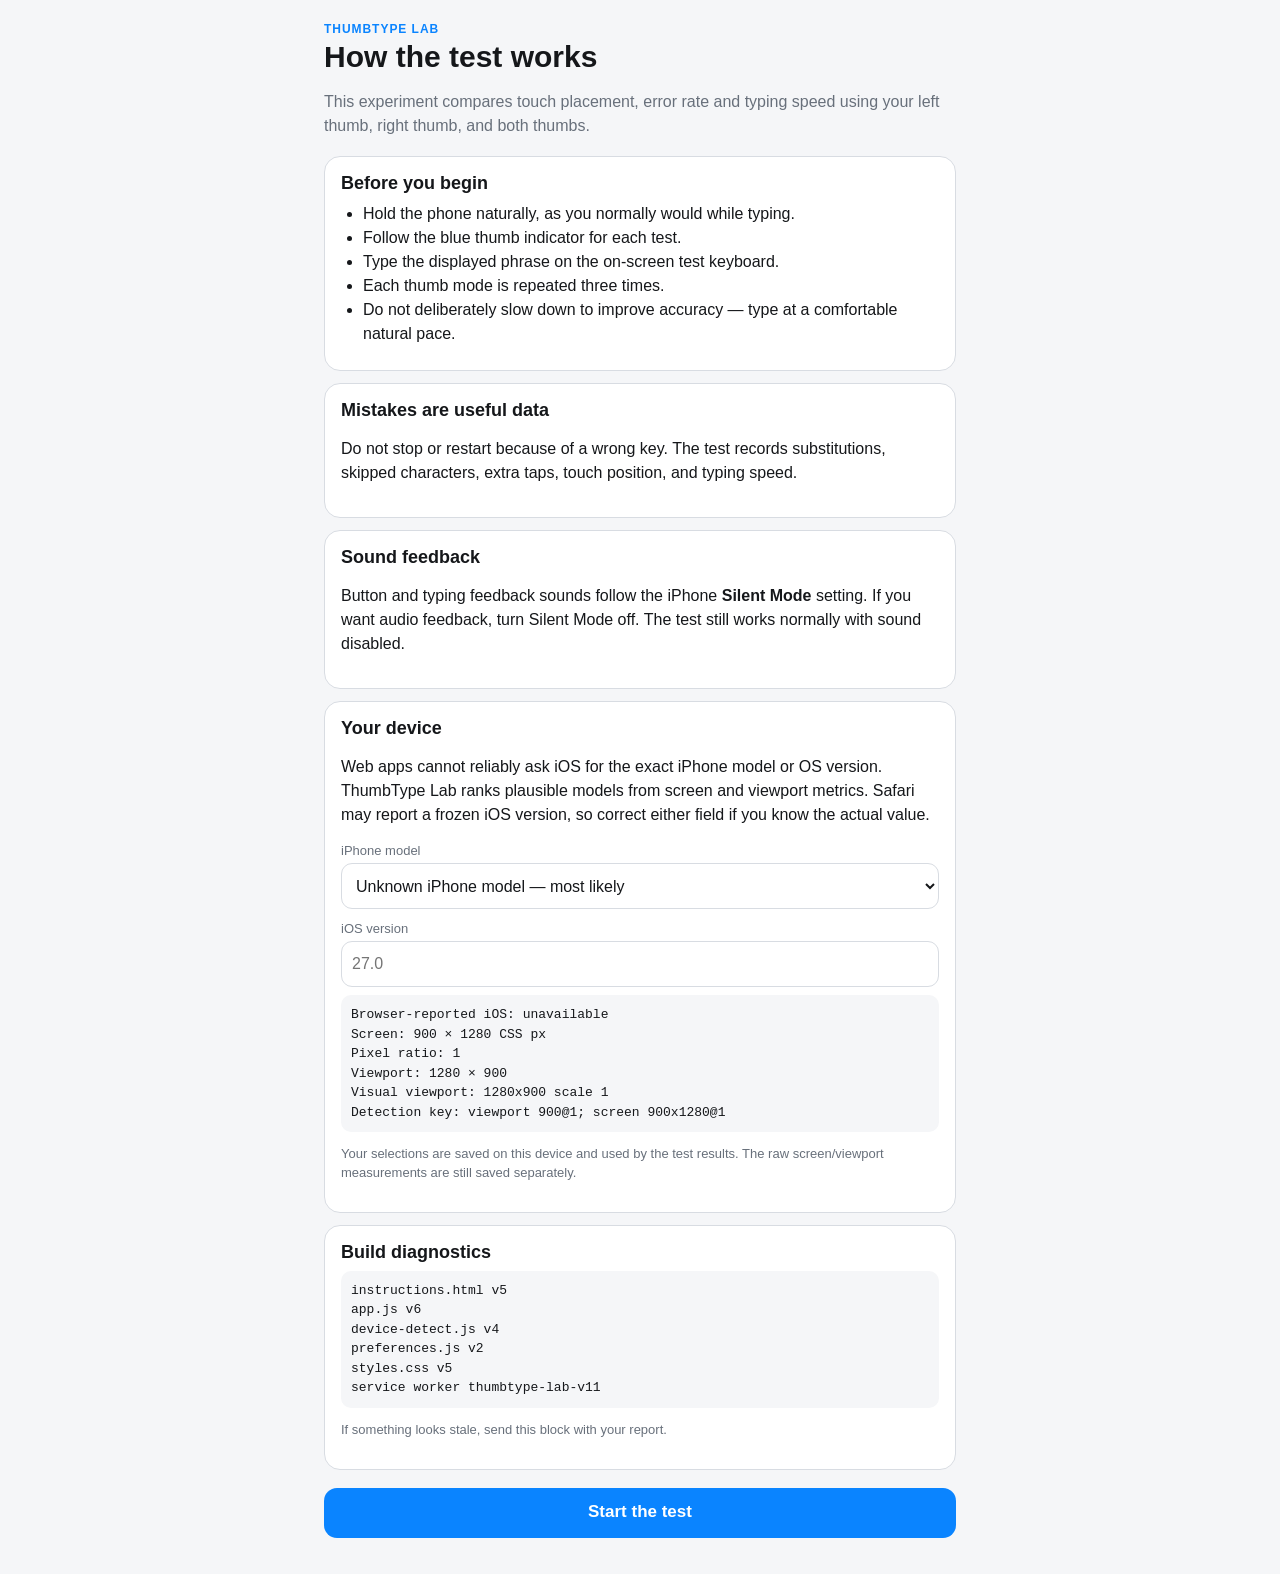
==== instructions.html @ 5849d26b "Improve iOS version editing and diagnostics" ====
<!doctype html>
<html lang="en">
<head>
<meta charset="utf-8">
<meta name="viewport" content="width=device-width,initial-scale=1,viewport-fit=cover">
<meta name="theme-color" content="#0a84ff">
<title>ThumbType Lab — Instructions</title>
<style>
:root{--bg:#f5f6f8;--card:#fff;--text:#15171a;--muted:#68707b;--border:#d8dce2;--blue:#0a84ff}
@media(prefers-color-scheme:dark){:root{--bg:#101214;--card:#1c2025;--text:#f4f6f8;--muted:#a7adb6;--border:#363b43}}
*{box-sizing:border-box}html,body{margin:0;background:var(--bg);color:var(--text);font-family:-apple-system,BlinkMacSystemFont,"SF Pro Text","Helvetica Neue",Arial,sans-serif}body{padding:env(safe-area-inset-top) 0 env(safe-area-inset-bottom)}main{max-width:660px;margin:auto;padding:22px 14px 36px}.hero{margin-bottom:18px}.kicker{font-size:12px;font-weight:800;letter-spacing:.08em;color:var(--blue)}h1{font-size:30px;margin:4px 0 8px}p,li{font-size:16px;line-height:1.5}.muted{color:var(--muted)}.card{background:var(--card);border:1px solid var(--border);border-radius:16px;padding:16px;margin:12px 0}.card h2{font-size:18px;margin:0 0 8px}.steps{padding-left:22px;margin:8px 0}.btn{display:block;width:100%;min-height:50px;border:0;border-radius:13px;background:var(--blue);color:#fff;font:700 17px -apple-system,BlinkMacSystemFont,"SF Pro Text",sans-serif;text-decoration:none;text-align:center;padding:14px;margin-top:18px}.small{font-size:13px;line-height:1.45}.metric{font:13px/1.5 ui-monospace,SFMono-Regular,Menlo,monospace;white-space:pre-wrap;word-break:break-word;background:var(--bg);border-radius:10px;padding:10px;margin-top:8px}.field{margin-top:12px}.field label{display:block;font-size:13px;color:var(--muted);margin-bottom:5px}.field select,.field input{width:100%;min-height:46px;border:1px solid var(--border);border-radius:11px;background:var(--card);color:var(--text);padding:0 10px;font:16px -apple-system,BlinkMacSystemFont,"SF Pro Text",sans-serif}
</style>
</head>
<body>
<main>
<section class="hero"><div class="kicker">THUMBTYPE LAB</div><h1>How the test works</h1><p class="muted">This experiment compares touch placement, error rate and typing speed using your left thumb, right thumb, and both thumbs.</p></section>
<section class="card"><h2>Before you begin</h2><ul class="steps"><li>Hold the phone naturally, as you normally would while typing.</li><li>Follow the blue thumb indicator for each test.</li><li>Type the displayed phrase on the on-screen test keyboard.</li><li>Each thumb mode is repeated three times.</li><li>Do not deliberately slow down to improve accuracy — type at a comfortable natural pace.</li></ul></section>
<section class="card"><h2>Mistakes are useful data</h2><p>Do not stop or restart because of a wrong key. The test records substitutions, skipped characters, extra taps, touch position, and typing speed.</p></section>
<section class="card"><h2>Sound feedback</h2><p>Button and typing feedback sounds follow the iPhone <strong>Silent Mode</strong> setting. If you want audio feedback, turn Silent Mode off. The test still works normally with sound disabled.</p></section>
<section class="card"><h2>Your device</h2><p>Web apps cannot reliably ask iOS for the exact iPhone model or OS version. ThumbType Lab ranks plausible models from screen and viewport metrics. Safari may report a frozen iOS version, so correct either field if you know the actual value.</p><div class="field"><label for="modelSelect">iPhone model</label><select id="modelSelect"></select></div><div class="field"><label for="iosVersion">iOS version</label><input id="iosVersion" inputmode="decimal" placeholder="27.0"></div><div id="deviceMetrics" class="metric"></div><p class="small muted">Your selections are saved on this device and used by the test results. The raw screen/viewport measurements are still saved separately.</p></section>
<section class="card"><h2>Build diagnostics</h2><div id="buildInfo" class="metric"></div><p class="small muted">If something looks stale, send this block with your report.</p></section>
<a class="btn" href="./">Start the test</a>
</main>
<script>
(()=>{
 const BUILD={instructions:'v5',app:'v6',deviceDetect:'v4',preferences:'v2',styles:'v5',serviceWorker:'thumbtype-lab-v11'};
 const HW_KEY='thumbtype.hardwareModel',OS_KEY='thumbtype.osVersion';
 const sw=Math.min(screen.width,screen.height),sh=Math.max(screen.width,screen.height),dpr=devicePixelRatio||1;
 const vv=window.visualViewport;
 const vw=Math.round(vv?.width||innerWidth||screen.width),vh=Math.round(vv?.height||innerHeight||screen.height),portraitWidth=Math.min(vw,vh);
 const rankedByWidth={
  '440@3':['iPhone 18 Pro Max','iPhone 17 Pro Max','iPhone 16 Pro Max'],
  '430@3':['iPhone 16 Plus','iPhone 15 Pro Max','iPhone 15 Plus','iPhone 14 Pro Max'],
  '428@3':['iPhone 14 Plus','iPhone 13 Pro Max','iPhone 12 Pro Max'],
  '420@3':['iPhone Air'],
  '402@3':['iPhone 18 Pro','iPhone 17 Pro','iPhone 16 Pro'],
  '393@3':['iPhone 16','iPhone 15 Pro','iPhone 15','iPhone 14 Pro'],
  '390@3':['iPhone 17e','iPhone 16e','iPhone 14','iPhone 13 Pro','iPhone 13','iPhone 12 Pro','iPhone 12'],
  '375@3':['iPhone 11 Pro','iPhone XS','iPhone X'],
  '375@2':['iPhone SE (3rd gen)','iPhone SE (2nd gen)','iPhone 8','iPhone 7','iPhone 6s','iPhone 6'],
  '360@3':['iPhone 13 mini','iPhone 12 mini'],
  '414@3':['iPhone 11 Pro Max','iPhone XS Max'],
  '414@2':['iPhone 11','iPhone XR'],
  '320@2':['iPhone SE (1st gen)','iPhone 5s','iPhone 5c','iPhone 5']
 };
 const viewportKey=`${portraitWidth}@${dpr}`;
 const options=[...(rankedByWidth[viewportKey]||[])];
 const savedModel=localStorage.getItem(HW_KEY);
 if(savedModel&&!options.includes(savedModel))options.unshift(savedModel);
 if(!options.length)options.push('Unknown iPhone model');
 const select=document.querySelector('#modelSelect');
 options.forEach((name,i)=>{const o=document.createElement('option');o.value=name;o.textContent=i===0&&!savedModel?`${name} — most likely`:name;select.appendChild(o)});
 select.value=savedModel&&options.includes(savedModel)?savedModel:options[0];
 if(!savedModel)localStorage.setItem(HW_KEY,select.value);
 select.addEventListener('change',()=>localStorage.setItem(HW_KEY,select.value));

 const ua=navigator.userAgent||'';
 const m=ua.match(/OS (\d+)[_\.](\d+)(?:[_\.](\d+))?/i);
 const reported=m?`iOS ${m[1]}.${m[2]}${m[3]?'.'+m[3]:''}`:'';
 const numberFrom=value=>{const match=String(value||'').match(/(\d+(?:\.\d+){0,2})/);return match?match[1]:''};
 const osInput=document.querySelector('#iosVersion');
 osInput.value=numberFrom(localStorage.getItem(OS_KEY))||numberFrom(reported);
 osInput.addEventListener('focus',()=>requestAnimationFrame(()=>osInput.setSelectionRange(0,osInput.value.length)));
 const saveOS=()=>{const n=numberFrom(osInput.value);if(n){osInput.value=n;localStorage.setItem(OS_KEY,`iOS ${n}`)}else localStorage.removeItem(OS_KEY)};
 osInput.addEventListener('change',saveOS);
 osInput.addEventListener('blur',saveOS);

 const visual=vv?`${Math.round(vv.width)}x${Math.round(vv.height)} scale ${vv.scale}`:'unavailable';
 document.querySelector('#deviceMetrics').textContent=`Browser-reported iOS: ${reported||'unavailable'}\nScreen: ${sw} × ${sh} CSS px\nPixel ratio: ${dpr}\nViewport: ${innerWidth} × ${innerHeight}\nVisual viewport: ${visual}\nDetection key: viewport ${viewportKey}; screen ${sw}x${sh}@${dpr}`;
 document.querySelector('#buildInfo').textContent=`instructions.html ${BUILD.instructions}\napp.js ${BUILD.app}\ndevice-detect.js ${BUILD.deviceDetect}\npreferences.js ${BUILD.preferences}\nstyles.css ${BUILD.styles}\nservice worker ${BUILD.serviceWorker}`;
})();
</script>
</body>
</html>
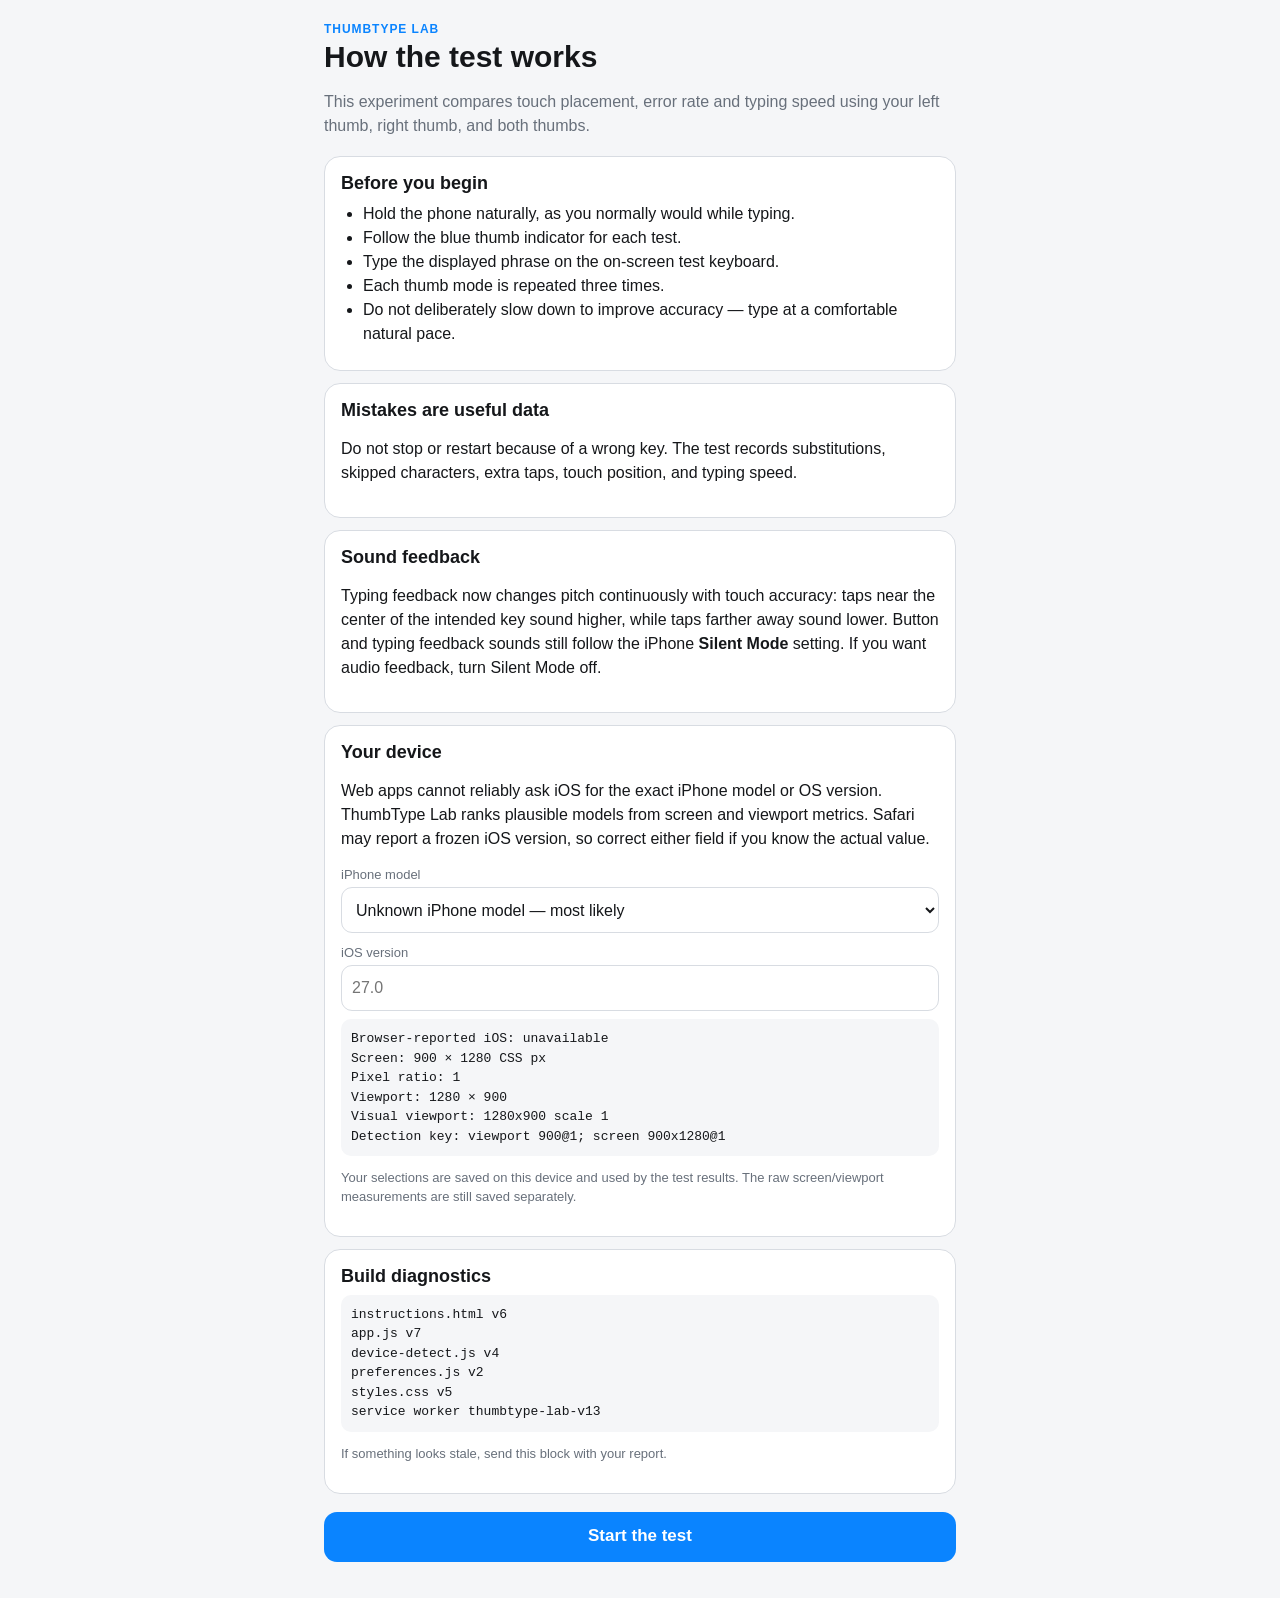
==== commit 24c501c4: "Document variable-pitch touch feedback and update build info" ====
--- a/instructions.html
+++ b/instructions.html
@@ -16,14 +16,14 @@
 <section class="hero"><div class="kicker">THUMBTYPE LAB</div><h1>How the test works</h1><p class="muted">This experiment compares touch placement, error rate and typing speed using your left thumb, right thumb, and both thumbs.</p></section>
 <section class="card"><h2>Before you begin</h2><ul class="steps"><li>Hold the phone naturally, as you normally would while typing.</li><li>Follow the blue thumb indicator for each test.</li><li>Type the displayed phrase on the on-screen test keyboard.</li><li>Each thumb mode is repeated three times.</li><li>Do not deliberately slow down to improve accuracy — type at a comfortable natural pace.</li></ul></section>
 <section class="card"><h2>Mistakes are useful data</h2><p>Do not stop or restart because of a wrong key. The test records substitutions, skipped characters, extra taps, touch position, and typing speed.</p></section>
-<section class="card"><h2>Sound feedback</h2><p>Button and typing feedback sounds follow the iPhone <strong>Silent Mode</strong> setting. If you want audio feedback, turn Silent Mode off. The test still works normally with sound disabled.</p></section>
+<section class="card"><h2>Sound feedback</h2><p>Typing feedback now changes pitch continuously with touch accuracy: taps near the center of the intended key sound higher, while taps farther away sound lower. Button and typing feedback sounds still follow the iPhone <strong>Silent Mode</strong> setting. If you want audio feedback, turn Silent Mode off.</p></section>
 <section class="card"><h2>Your device</h2><p>Web apps cannot reliably ask iOS for the exact iPhone model or OS version. ThumbType Lab ranks plausible models from screen and viewport metrics. Safari may report a frozen iOS version, so correct either field if you know the actual value.</p><div class="field"><label for="modelSelect">iPhone model</label><select id="modelSelect"></select></div><div class="field"><label for="iosVersion">iOS version</label><input id="iosVersion" inputmode="decimal" placeholder="27.0"></div><div id="deviceMetrics" class="metric"></div><p class="small muted">Your selections are saved on this device and used by the test results. The raw screen/viewport measurements are still saved separately.</p></section>
 <section class="card"><h2>Build diagnostics</h2><div id="buildInfo" class="metric"></div><p class="small muted">If something looks stale, send this block with your report.</p></section>
 <a class="btn" href="./">Start the test</a>
 </main>
 <script>
 (()=>{
- const BUILD={instructions:'v5',app:'v6',deviceDetect:'v4',preferences:'v2',styles:'v5',serviceWorker:'thumbtype-lab-v11'};
+ const BUILD={instructions:'v6',app:'v7',deviceDetect:'v4',preferences:'v2',styles:'v5',serviceWorker:'thumbtype-lab-v13'};
  const HW_KEY='thumbtype.hardwareModel',OS_KEY='thumbtype.osVersion';
  const sw=Math.min(screen.width,screen.height),sh=Math.max(screen.width,screen.height),dpr=devicePixelRatio||1;
  const vv=window.visualViewport;
@@ -71,4 +71,4 @@
 })();
 </script>
 </body>
-</html>
+</html>
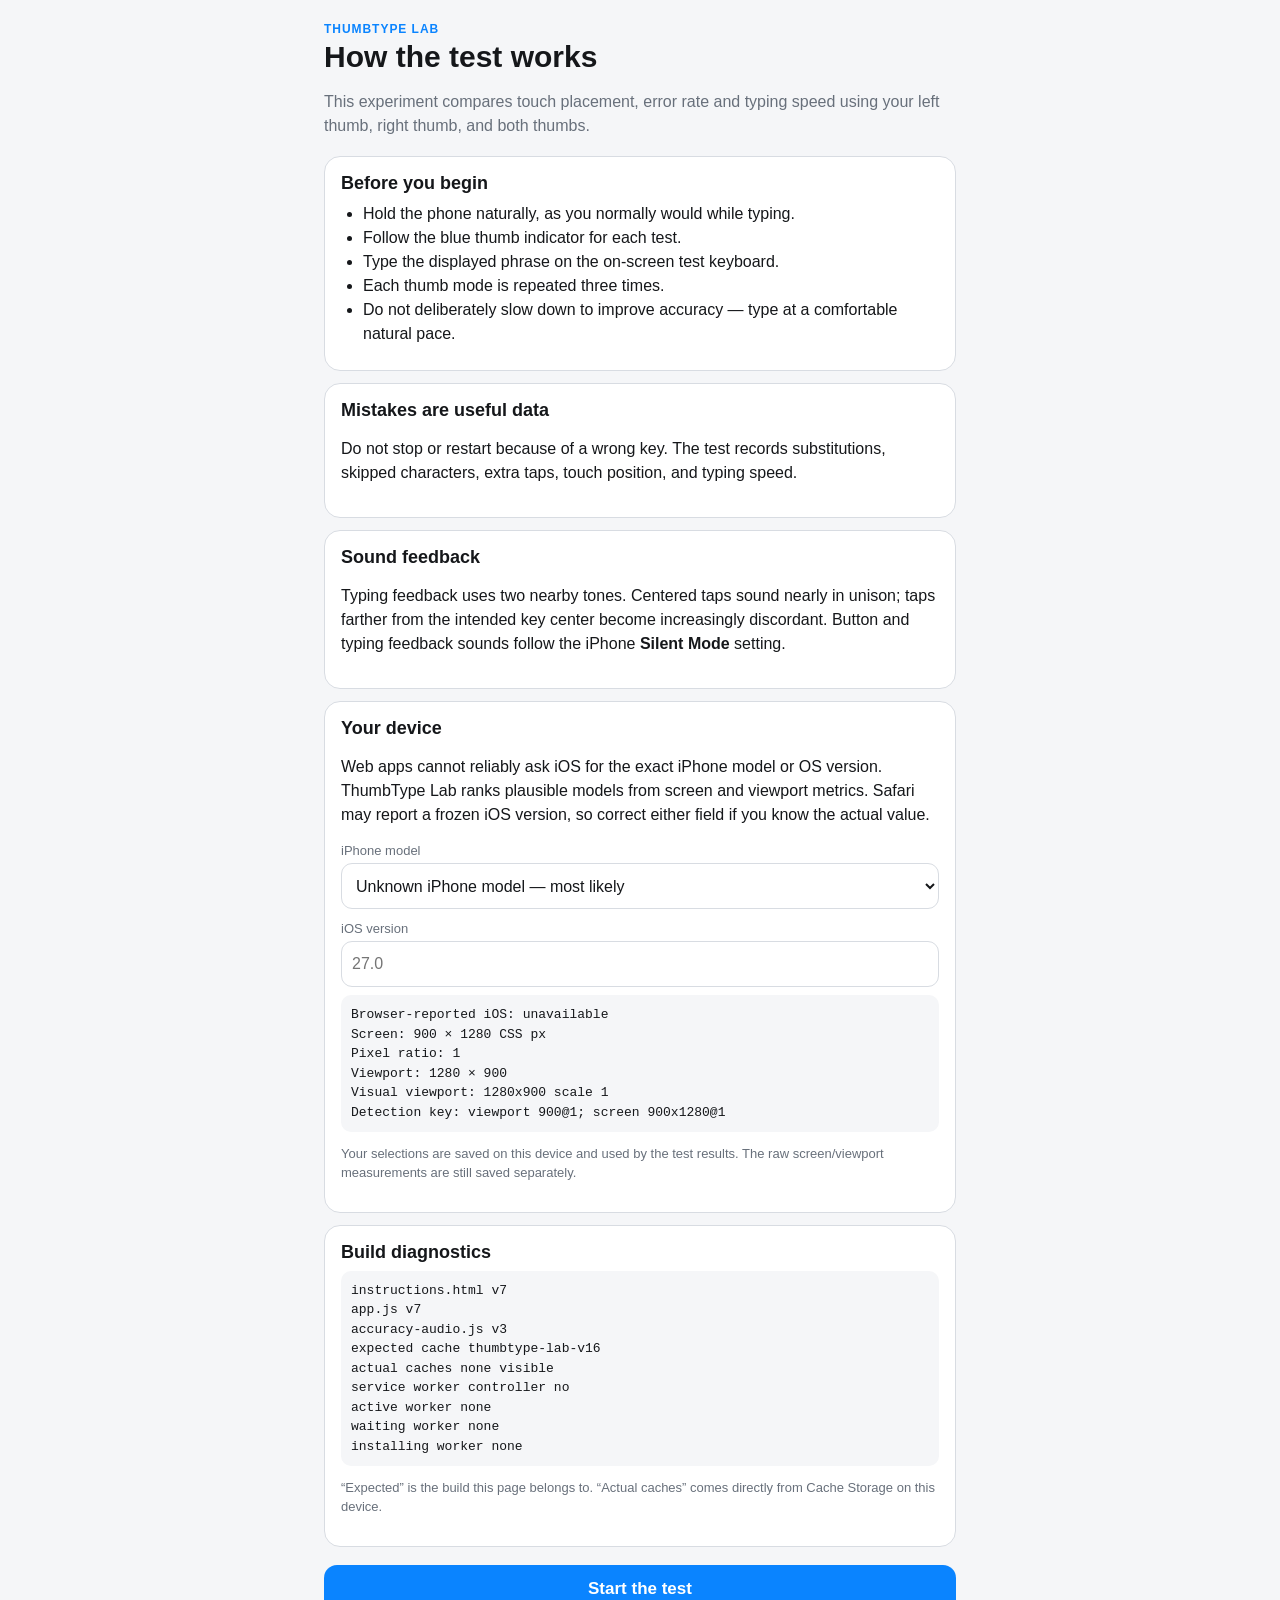
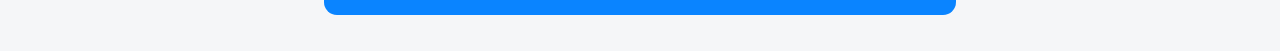
==== commit 3f04c35b: "Show live PWA cache diagnostics" ====
--- a/instructions.html
+++ b/instructions.html
@@ -16,14 +16,14 @@
 <section class="hero"><div class="kicker">THUMBTYPE LAB</div><h1>How the test works</h1><p class="muted">This experiment compares touch placement, error rate and typing speed using your left thumb, right thumb, and both thumbs.</p></section>
 <section class="card"><h2>Before you begin</h2><ul class="steps"><li>Hold the phone naturally, as you normally would while typing.</li><li>Follow the blue thumb indicator for each test.</li><li>Type the displayed phrase on the on-screen test keyboard.</li><li>Each thumb mode is repeated three times.</li><li>Do not deliberately slow down to improve accuracy — type at a comfortable natural pace.</li></ul></section>
 <section class="card"><h2>Mistakes are useful data</h2><p>Do not stop or restart because of a wrong key. The test records substitutions, skipped characters, extra taps, touch position, and typing speed.</p></section>
-<section class="card"><h2>Sound feedback</h2><p>Typing feedback now changes pitch continuously with touch accuracy: taps near the center of the intended key sound higher, while taps farther away sound lower. Button and typing feedback sounds still follow the iPhone <strong>Silent Mode</strong> setting. If you want audio feedback, turn Silent Mode off.</p></section>
+<section class="card"><h2>Sound feedback</h2><p>Typing feedback uses two nearby tones. Centered taps sound nearly in unison; taps farther from the intended key center become increasingly discordant. Button and typing feedback sounds follow the iPhone <strong>Silent Mode</strong> setting.</p></section>
 <section class="card"><h2>Your device</h2><p>Web apps cannot reliably ask iOS for the exact iPhone model or OS version. ThumbType Lab ranks plausible models from screen and viewport metrics. Safari may report a frozen iOS version, so correct either field if you know the actual value.</p><div class="field"><label for="modelSelect">iPhone model</label><select id="modelSelect"></select></div><div class="field"><label for="iosVersion">iOS version</label><input id="iosVersion" inputmode="decimal" placeholder="27.0"></div><div id="deviceMetrics" class="metric"></div><p class="small muted">Your selections are saved on this device and used by the test results. The raw screen/viewport measurements are still saved separately.</p></section>
-<section class="card"><h2>Build diagnostics</h2><div id="buildInfo" class="metric"></div><p class="small muted">If something looks stale, send this block with your report.</p></section>
+<section class="card"><h2>Build diagnostics</h2><div id="buildInfo" class="metric">Checking live cache…</div><p class="small muted">“Expected” is the build this page belongs to. “Actual caches” comes directly from Cache Storage on this device.</p></section>
 <a class="btn" href="./">Start the test</a>
 </main>
 <script>
-(()=>{
- const BUILD={instructions:'v6',app:'v7',deviceDetect:'v4',preferences:'v2',styles:'v5',serviceWorker:'thumbtype-lab-v13'};
+(async()=>{
+ const BUILD={instructions:'v7',app:'v7',deviceDetect:'v4',preferences:'v2',accuracyAudio:'v3',styles:'v5',expectedCache:'thumbtype-lab-v16'};
  const HW_KEY='thumbtype.hardwareModel',OS_KEY='thumbtype.osVersion';
  const sw=Math.min(screen.width,screen.height),sh=Math.max(screen.width,screen.height),dpr=devicePixelRatio||1;
  const vv=window.visualViewport;
@@ -62,12 +62,15 @@
  osInput.value=numberFrom(localStorage.getItem(OS_KEY))||numberFrom(reported);
  osInput.addEventListener('focus',()=>requestAnimationFrame(()=>osInput.setSelectionRange(0,osInput.value.length)));
  const saveOS=()=>{const n=numberFrom(osInput.value);if(n){osInput.value=n;localStorage.setItem(OS_KEY,`iOS ${n}`)}else localStorage.removeItem(OS_KEY)};
- osInput.addEventListener('change',saveOS);
- osInput.addEventListener('blur',saveOS);
+ osInput.addEventListener('change',saveOS);osInput.addEventListener('blur',saveOS);
 
  const visual=vv?`${Math.round(vv.width)}x${Math.round(vv.height)} scale ${vv.scale}`:'unavailable';
  document.querySelector('#deviceMetrics').textContent=`Browser-reported iOS: ${reported||'unavailable'}\nScreen: ${sw} × ${sh} CSS px\nPixel ratio: ${dpr}\nViewport: ${innerWidth} × ${innerHeight}\nVisual viewport: ${visual}\nDetection key: viewport ${viewportKey}; screen ${sw}x${sh}@${dpr}`;
- document.querySelector('#buildInfo').textContent=`instructions.html ${BUILD.instructions}\napp.js ${BUILD.app}\ndevice-detect.js ${BUILD.deviceDetect}\npreferences.js ${BUILD.preferences}\nstyles.css ${BUILD.styles}\nservice worker ${BUILD.serviceWorker}`;
+
+ let cacheNames=[];try{cacheNames=await caches.keys()}catch{}
+ let reg=null;try{reg=await navigator.serviceWorker?.getRegistration();if(reg)await reg.update()}catch{}
+ const controller=navigator.serviceWorker?.controller;
+ document.querySelector('#buildInfo').textContent=`instructions.html ${BUILD.instructions}\napp.js ${BUILD.app}\naccuracy-audio.js ${BUILD.accuracyAudio}\nexpected cache ${BUILD.expectedCache}\nactual caches ${cacheNames.length?cacheNames.join(', '):'none visible'}\nservice worker controller ${controller?'yes':'no'}\nactive worker ${reg?.active?.state||'none'}\nwaiting worker ${reg?.waiting?.state||'none'}\ninstalling worker ${reg?.installing?.state||'none'}`;
 })();
 </script>
 </body>
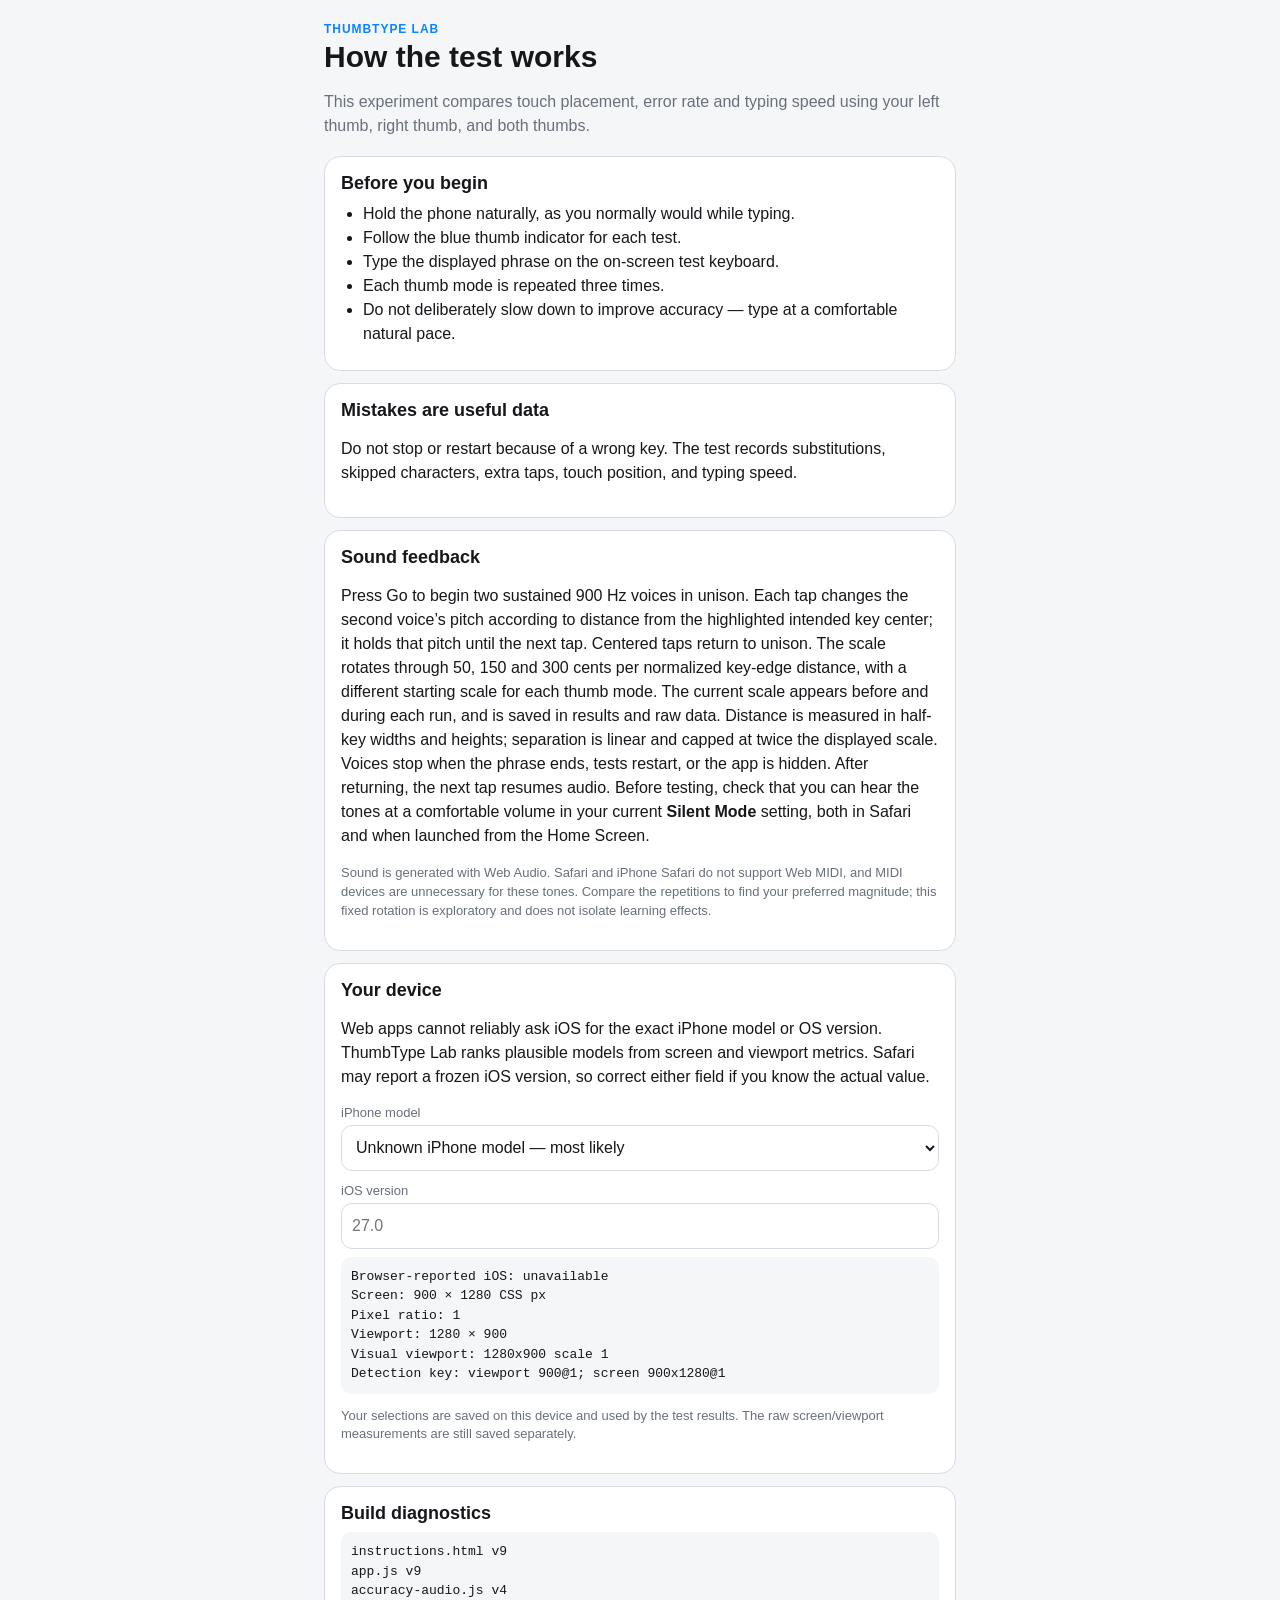
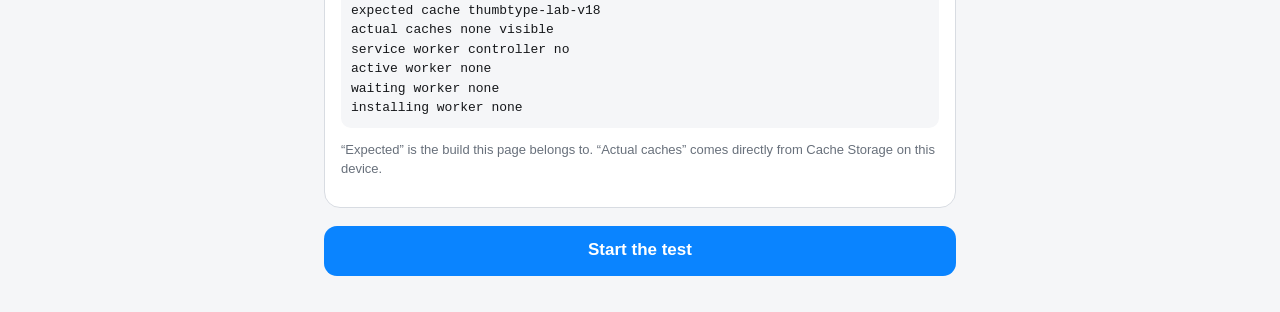
==== commit f0ae275e: "Add continuous dual-tone accuracy feedback and regression checks" ====
--- a/instructions.html
+++ b/instructions.html
@@ -16,14 +16,14 @@
 <section class="hero"><div class="kicker">THUMBTYPE LAB</div><h1>How the test works</h1><p class="muted">This experiment compares touch placement, error rate and typing speed using your left thumb, right thumb, and both thumbs.</p></section>
 <section class="card"><h2>Before you begin</h2><ul class="steps"><li>Hold the phone naturally, as you normally would while typing.</li><li>Follow the blue thumb indicator for each test.</li><li>Type the displayed phrase on the on-screen test keyboard.</li><li>Each thumb mode is repeated three times.</li><li>Do not deliberately slow down to improve accuracy — type at a comfortable natural pace.</li></ul></section>
 <section class="card"><h2>Mistakes are useful data</h2><p>Do not stop or restart because of a wrong key. The test records substitutions, skipped characters, extra taps, touch position, and typing speed.</p></section>
-<section class="card"><h2>Sound feedback</h2><p>Typing feedback uses two nearby tones. Centered taps sound nearly in unison; taps farther from the intended key center become increasingly discordant. Button and typing feedback sounds follow the iPhone <strong>Silent Mode</strong> setting.</p></section>
+<section class="card"><h2>Sound feedback</h2><p>Press Go to begin two sustained 900 Hz voices in unison. Each tap changes the second voice’s pitch according to distance from the highlighted intended key center; it holds that pitch until the next tap. Centered taps return to unison. The scale rotates through 50, 150 and 300 cents per normalized key-edge distance, with a different starting scale for each thumb mode. The current scale appears before and during each run, and is saved in results and raw data. Distance is measured in half-key widths and heights; separation is linear and capped at twice the displayed scale. Voices stop when the phrase ends, tests restart, or the app is hidden. After returning, the next tap resumes audio. Before testing, check that you can hear the tones at a comfortable volume in your current <strong>Silent Mode</strong> setting, both in Safari and when launched from the Home Screen.</p><p class="small muted">Sound is generated with Web Audio. Safari and iPhone Safari do not support Web MIDI, and MIDI devices are unnecessary for these tones. Compare the repetitions to find your preferred magnitude; this fixed rotation is exploratory and does not isolate learning effects.</p></section>
 <section class="card"><h2>Your device</h2><p>Web apps cannot reliably ask iOS for the exact iPhone model or OS version. ThumbType Lab ranks plausible models from screen and viewport metrics. Safari may report a frozen iOS version, so correct either field if you know the actual value.</p><div class="field"><label for="modelSelect">iPhone model</label><select id="modelSelect"></select></div><div class="field"><label for="iosVersion">iOS version</label><input id="iosVersion" inputmode="decimal" placeholder="27.0"></div><div id="deviceMetrics" class="metric"></div><p class="small muted">Your selections are saved on this device and used by the test results. The raw screen/viewport measurements are still saved separately.</p></section>
 <section class="card"><h2>Build diagnostics</h2><div id="buildInfo" class="metric">Checking live cache…</div><p class="small muted">“Expected” is the build this page belongs to. “Actual caches” comes directly from Cache Storage on this device.</p></section>
 <a class="btn" href="./">Start the test</a>
 </main>
 <script>
 (async()=>{
- const BUILD={instructions:'v7',app:'v7',deviceDetect:'v4',preferences:'v2',accuracyAudio:'v3',styles:'v5',expectedCache:'thumbtype-lab-v16'};
+ const BUILD={instructions:'v9',app:'v9',deviceDetect:'v4',preferences:'v2',accuracyAudio:'v4',styles:'v5',expectedCache:'thumbtype-lab-v18'};
  const HW_KEY='thumbtype.hardwareModel',OS_KEY='thumbtype.osVersion';
  const sw=Math.min(screen.width,screen.height),sh=Math.max(screen.width,screen.height),dpr=devicePixelRatio||1;
  const vv=window.visualViewport;
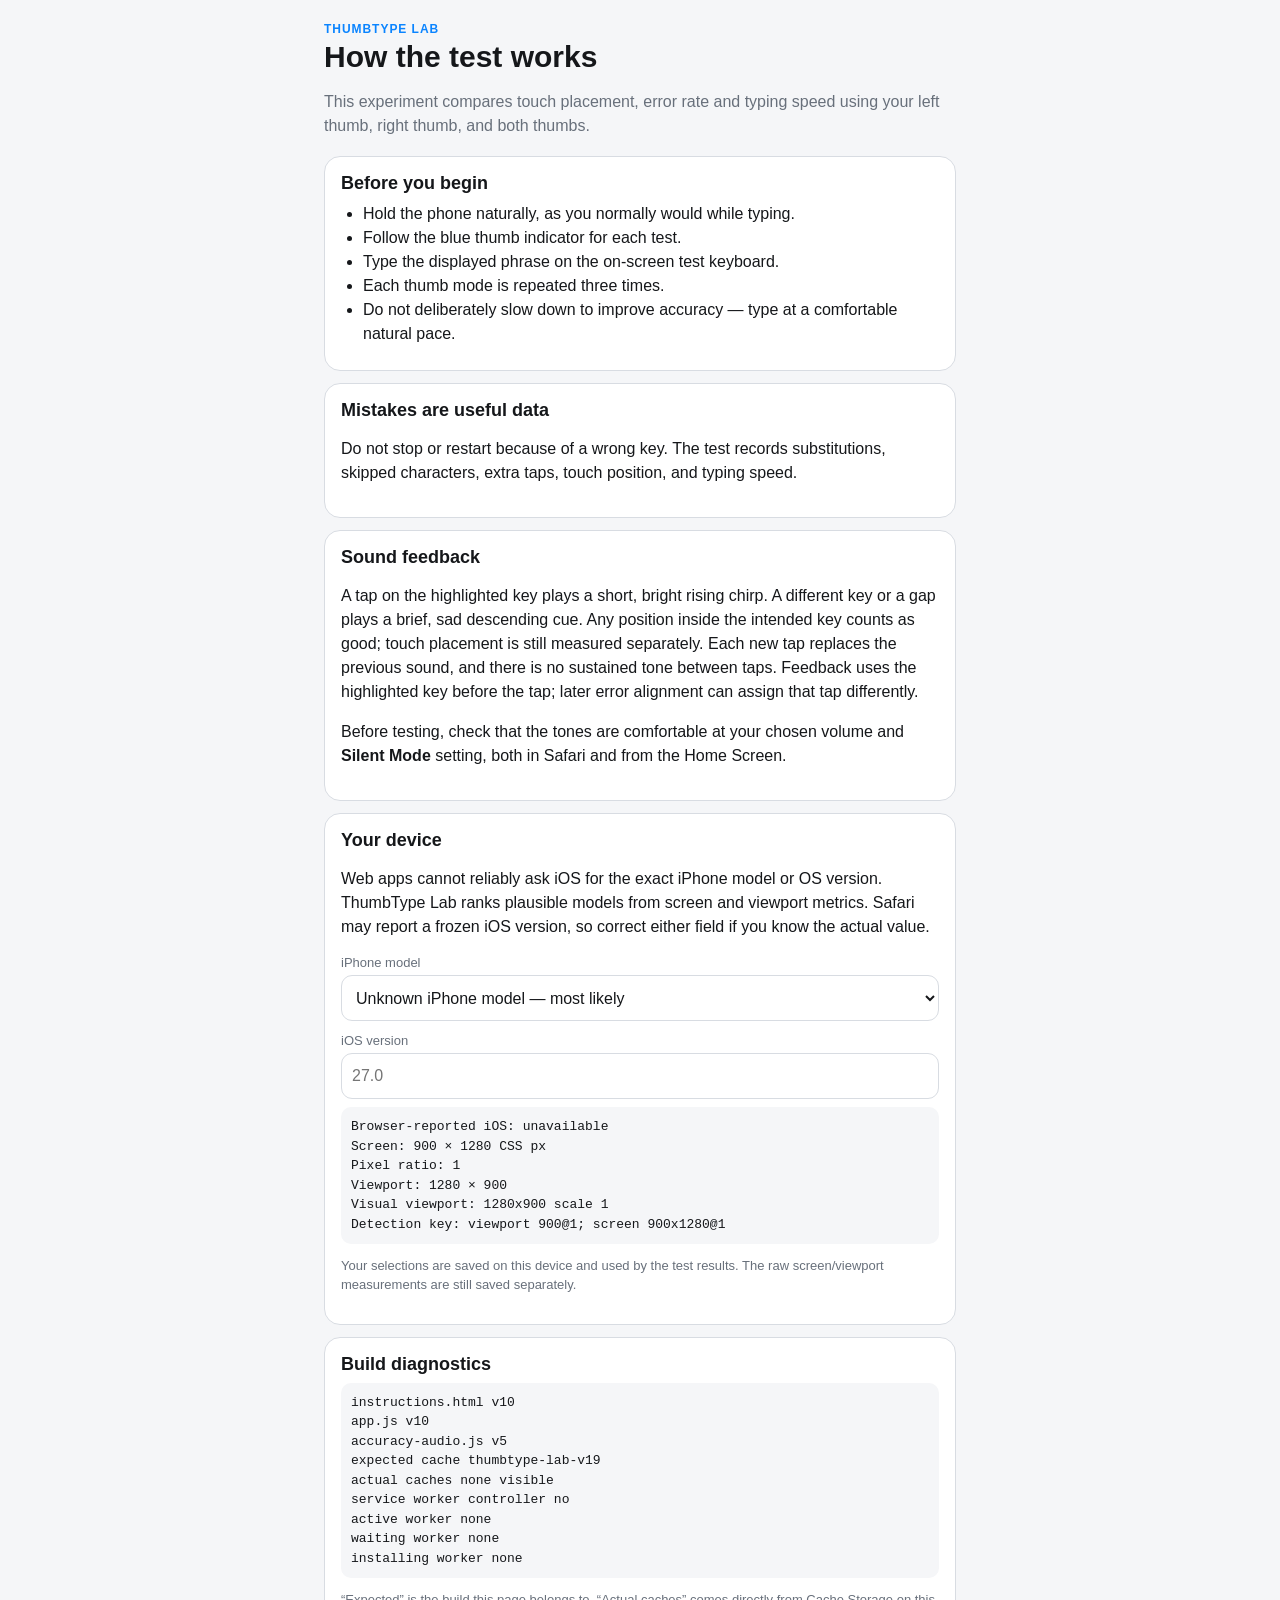
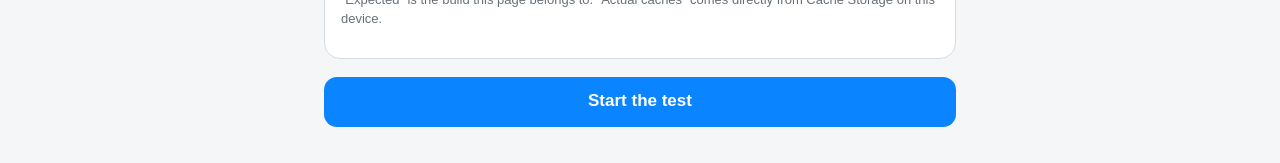
==== commit e617808c: "Replace sustained audio with short good and bad tap cues" ====
--- a/instructions.html
+++ b/instructions.html
@@ -16,14 +16,14 @@
 <section class="hero"><div class="kicker">THUMBTYPE LAB</div><h1>How the test works</h1><p class="muted">This experiment compares touch placement, error rate and typing speed using your left thumb, right thumb, and both thumbs.</p></section>
 <section class="card"><h2>Before you begin</h2><ul class="steps"><li>Hold the phone naturally, as you normally would while typing.</li><li>Follow the blue thumb indicator for each test.</li><li>Type the displayed phrase on the on-screen test keyboard.</li><li>Each thumb mode is repeated three times.</li><li>Do not deliberately slow down to improve accuracy — type at a comfortable natural pace.</li></ul></section>
 <section class="card"><h2>Mistakes are useful data</h2><p>Do not stop or restart because of a wrong key. The test records substitutions, skipped characters, extra taps, touch position, and typing speed.</p></section>
-<section class="card"><h2>Sound feedback</h2><p>Press Go to begin two sustained 900 Hz voices in unison. Each tap changes the second voice’s pitch according to distance from the highlighted intended key center; it holds that pitch until the next tap. Centered taps return to unison. The scale rotates through 50, 150 and 300 cents per normalized key-edge distance, with a different starting scale for each thumb mode. The current scale appears before and during each run, and is saved in results and raw data. Distance is measured in half-key widths and heights; separation is linear and capped at twice the displayed scale. Voices stop when the phrase ends, tests restart, or the app is hidden. After returning, the next tap resumes audio. Before testing, check that you can hear the tones at a comfortable volume in your current <strong>Silent Mode</strong> setting, both in Safari and when launched from the Home Screen.</p><p class="small muted">Sound is generated with Web Audio. Safari and iPhone Safari do not support Web MIDI, and MIDI devices are unnecessary for these tones. Compare the repetitions to find your preferred magnitude; this fixed rotation is exploratory and does not isolate learning effects.</p></section>
+<section class="card"><h2>Sound feedback</h2><p>A tap on the highlighted key plays a short, bright rising chirp. A different key or a gap plays a brief, sad descending cue. Any position inside the intended key counts as good; touch placement is still measured separately. Each new tap replaces the previous sound, and there is no sustained tone between taps. Feedback uses the highlighted key before the tap; later error alignment can assign that tap differently.</p><p>Before testing, check that the tones are comfortable at your chosen volume and <strong>Silent Mode</strong> setting, both in Safari and from the Home Screen.</p></section>
 <section class="card"><h2>Your device</h2><p>Web apps cannot reliably ask iOS for the exact iPhone model or OS version. ThumbType Lab ranks plausible models from screen and viewport metrics. Safari may report a frozen iOS version, so correct either field if you know the actual value.</p><div class="field"><label for="modelSelect">iPhone model</label><select id="modelSelect"></select></div><div class="field"><label for="iosVersion">iOS version</label><input id="iosVersion" inputmode="decimal" placeholder="27.0"></div><div id="deviceMetrics" class="metric"></div><p class="small muted">Your selections are saved on this device and used by the test results. The raw screen/viewport measurements are still saved separately.</p></section>
 <section class="card"><h2>Build diagnostics</h2><div id="buildInfo" class="metric">Checking live cache…</div><p class="small muted">“Expected” is the build this page belongs to. “Actual caches” comes directly from Cache Storage on this device.</p></section>
 <a class="btn" href="./">Start the test</a>
 </main>
 <script>
 (async()=>{
- const BUILD={instructions:'v9',app:'v9',deviceDetect:'v4',preferences:'v2',accuracyAudio:'v4',styles:'v5',expectedCache:'thumbtype-lab-v18'};
+ const BUILD={instructions:'v10',app:'v10',deviceDetect:'v4',preferences:'v2',accuracyAudio:'v5',styles:'v5',expectedCache:'thumbtype-lab-v19'};
  const HW_KEY='thumbtype.hardwareModel',OS_KEY='thumbtype.osVersion';
  const sw=Math.min(screen.width,screen.height),sh=Math.max(screen.width,screen.height),dpr=devicePixelRatio||1;
  const vv=window.visualViewport;
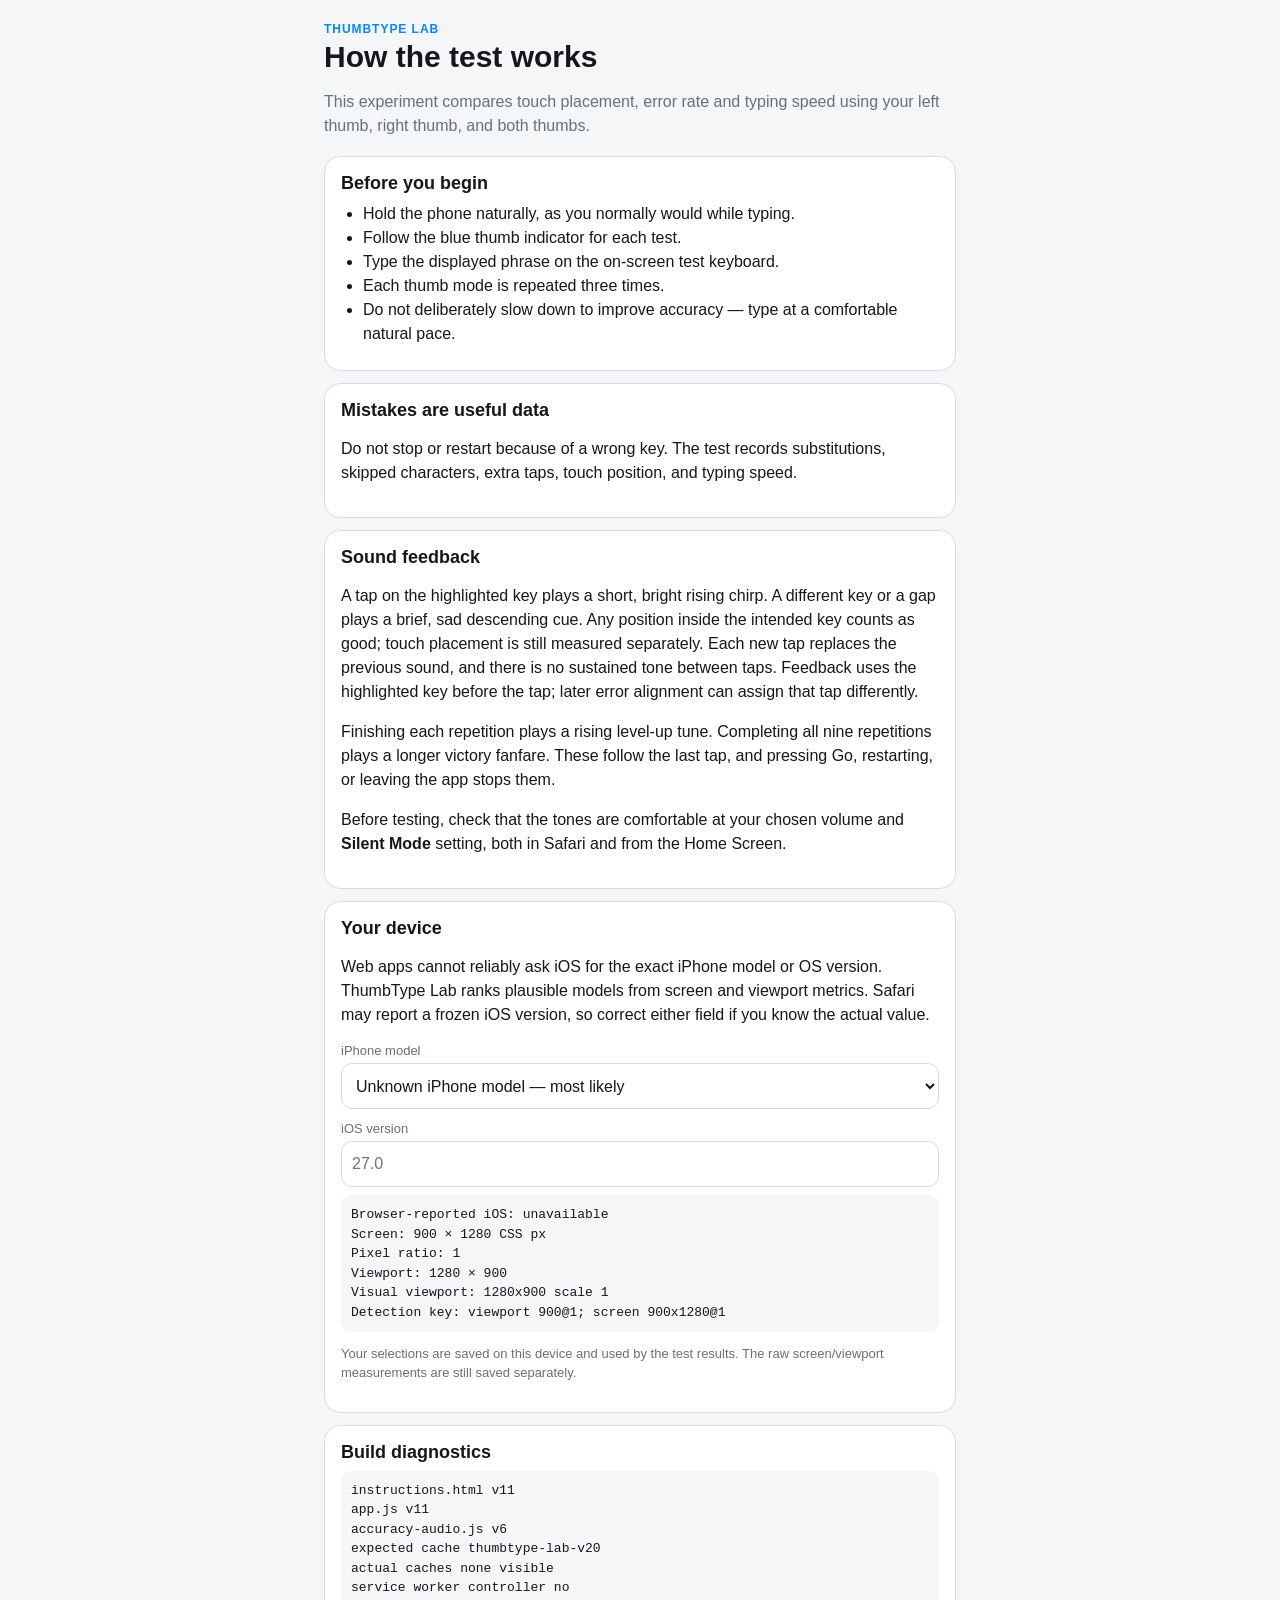
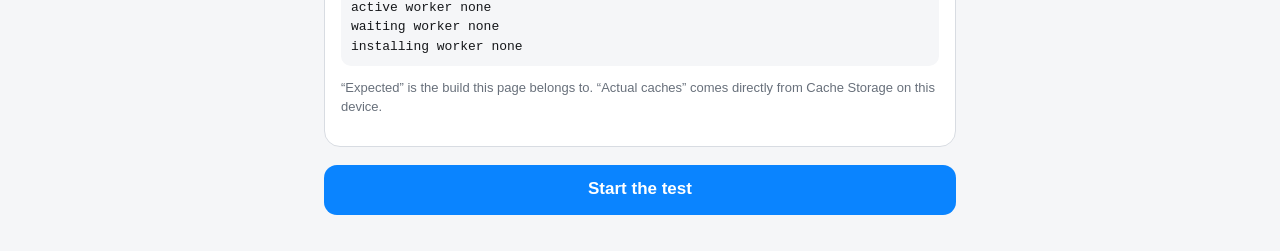
==== commit 9583175c: "Add new sounds Adds a happy 'level up' sound when moving to next test. Adds a celebration sound when" ====
--- a/instructions.html
+++ b/instructions.html
@@ -16,14 +16,14 @@
 <section class="hero"><div class="kicker">THUMBTYPE LAB</div><h1>How the test works</h1><p class="muted">This experiment compares touch placement, error rate and typing speed using your left thumb, right thumb, and both thumbs.</p></section>
 <section class="card"><h2>Before you begin</h2><ul class="steps"><li>Hold the phone naturally, as you normally would while typing.</li><li>Follow the blue thumb indicator for each test.</li><li>Type the displayed phrase on the on-screen test keyboard.</li><li>Each thumb mode is repeated three times.</li><li>Do not deliberately slow down to improve accuracy — type at a comfortable natural pace.</li></ul></section>
 <section class="card"><h2>Mistakes are useful data</h2><p>Do not stop or restart because of a wrong key. The test records substitutions, skipped characters, extra taps, touch position, and typing speed.</p></section>
-<section class="card"><h2>Sound feedback</h2><p>A tap on the highlighted key plays a short, bright rising chirp. A different key or a gap plays a brief, sad descending cue. Any position inside the intended key counts as good; touch placement is still measured separately. Each new tap replaces the previous sound, and there is no sustained tone between taps. Feedback uses the highlighted key before the tap; later error alignment can assign that tap differently.</p><p>Before testing, check that the tones are comfortable at your chosen volume and <strong>Silent Mode</strong> setting, both in Safari and from the Home Screen.</p></section>
+<section class="card"><h2>Sound feedback</h2><p>A tap on the highlighted key plays a short, bright rising chirp. A different key or a gap plays a brief, sad descending cue. Any position inside the intended key counts as good; touch placement is still measured separately. Each new tap replaces the previous sound, and there is no sustained tone between taps. Feedback uses the highlighted key before the tap; later error alignment can assign that tap differently.</p><p>Finishing each repetition plays a rising level-up tune. Completing all nine repetitions plays a longer victory fanfare. These follow the last tap, and pressing Go, restarting, or leaving the app stops them.</p><p>Before testing, check that the tones are comfortable at your chosen volume and <strong>Silent Mode</strong> setting, both in Safari and from the Home Screen.</p></section>
 <section class="card"><h2>Your device</h2><p>Web apps cannot reliably ask iOS for the exact iPhone model or OS version. ThumbType Lab ranks plausible models from screen and viewport metrics. Safari may report a frozen iOS version, so correct either field if you know the actual value.</p><div class="field"><label for="modelSelect">iPhone model</label><select id="modelSelect"></select></div><div class="field"><label for="iosVersion">iOS version</label><input id="iosVersion" inputmode="decimal" placeholder="27.0"></div><div id="deviceMetrics" class="metric"></div><p class="small muted">Your selections are saved on this device and used by the test results. The raw screen/viewport measurements are still saved separately.</p></section>
 <section class="card"><h2>Build diagnostics</h2><div id="buildInfo" class="metric">Checking live cache…</div><p class="small muted">“Expected” is the build this page belongs to. “Actual caches” comes directly from Cache Storage on this device.</p></section>
 <a class="btn" href="./">Start the test</a>
 </main>
 <script>
 (async()=>{
- const BUILD={instructions:'v10',app:'v10',deviceDetect:'v4',preferences:'v2',accuracyAudio:'v5',styles:'v5',expectedCache:'thumbtype-lab-v19'};
+ const BUILD={instructions:'v11',app:'v11',deviceDetect:'v4',preferences:'v2',accuracyAudio:'v6',styles:'v5',expectedCache:'thumbtype-lab-v20'};
  const HW_KEY='thumbtype.hardwareModel',OS_KEY='thumbtype.osVersion';
  const sw=Math.min(screen.width,screen.height),sh=Math.max(screen.width,screen.height),dpr=devicePixelRatio||1;
  const vv=window.visualViewport;
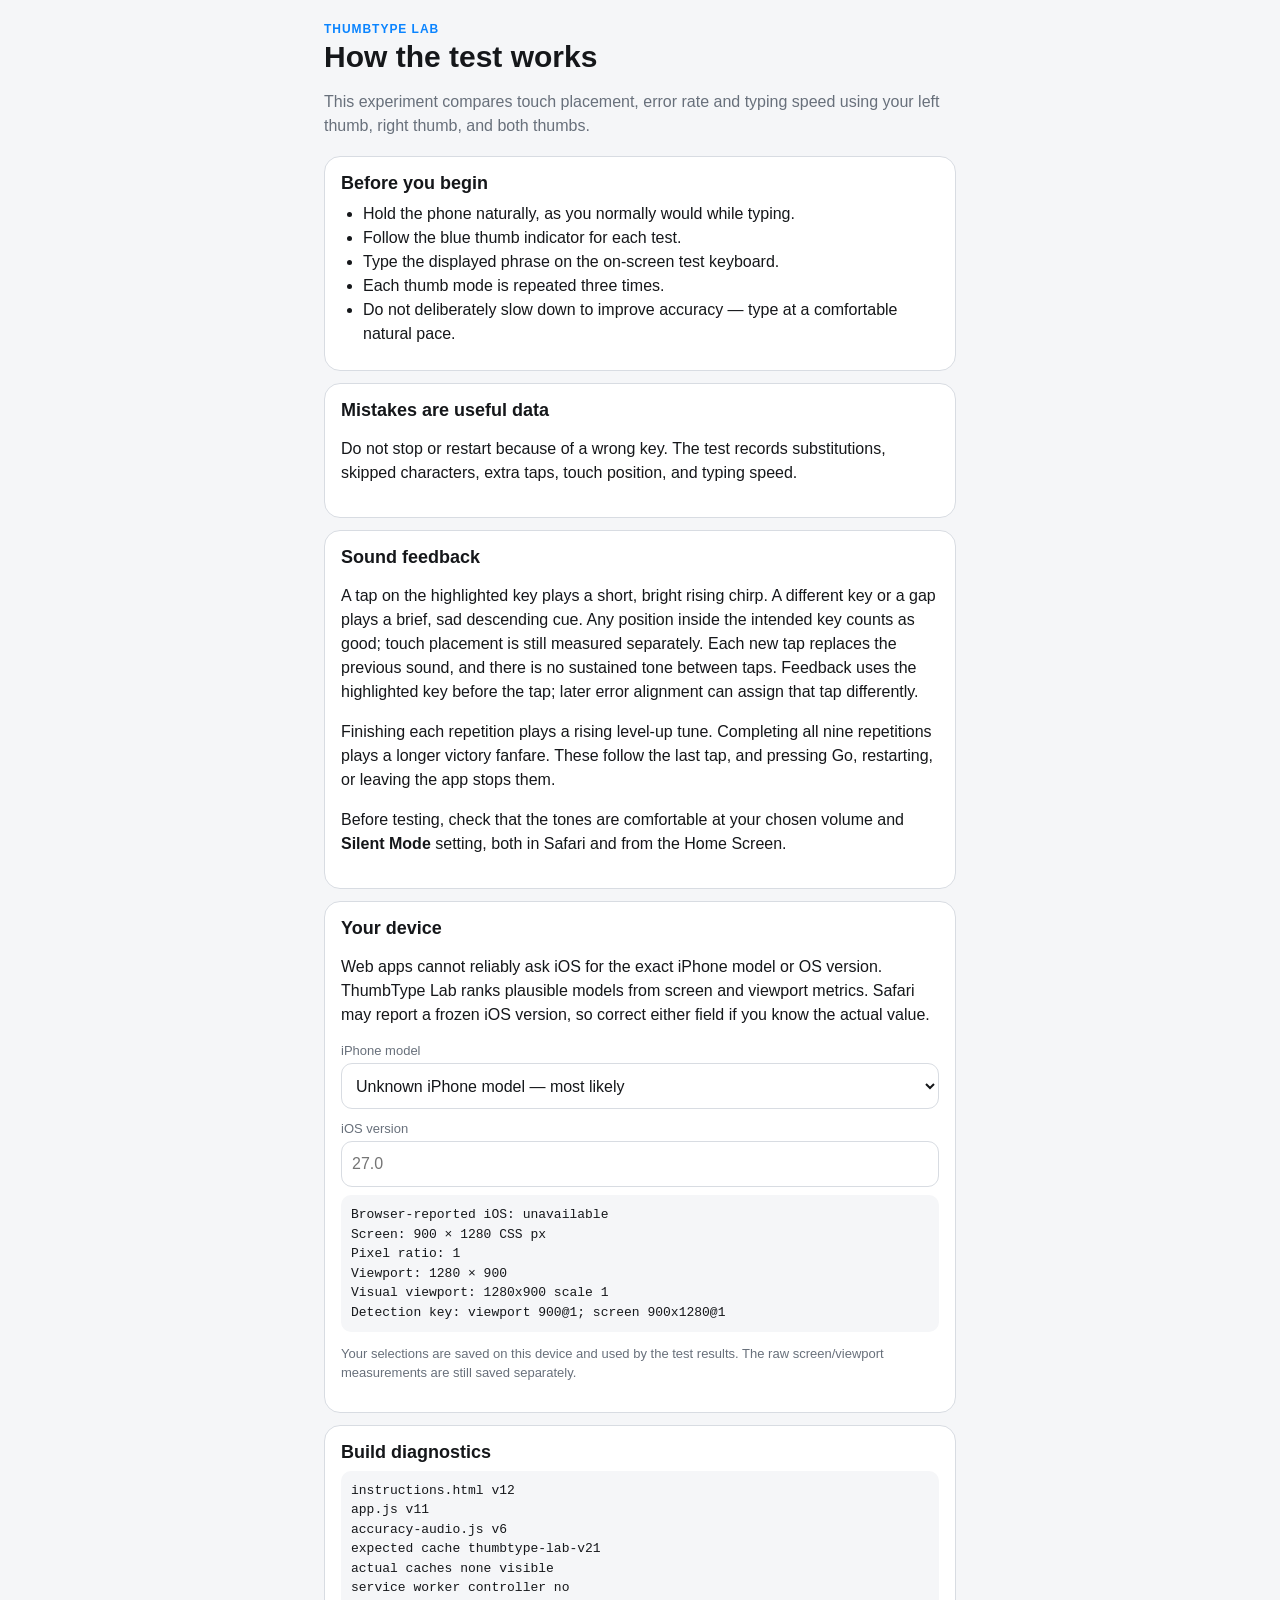
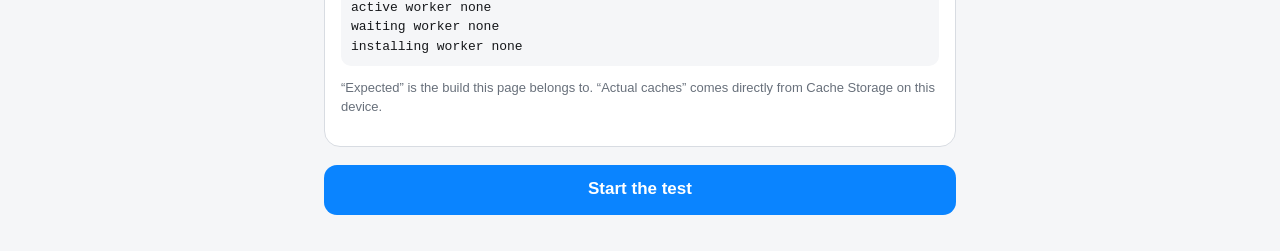
==== commit 85263c23: "Add social previews to Pages and verify celebration cues" ====
--- a/instructions.html
+++ b/instructions.html
@@ -3,6 +3,23 @@
 <head>
 <meta charset="utf-8">
 <meta name="viewport" content="width=device-width,initial-scale=1,viewport-fit=cover">
+<meta name="description" content="Learn how to compare thumb touch accuracy and typing speed with ThumbType Lab.">
+<link rel="canonical" href="https://neonemmy.github.io/thumbtype-lab/instructions.html">
+<meta property="og:type" content="website">
+<meta property="og:site_name" content="ThumbType Lab">
+<meta property="og:title" content="ThumbType Lab — Instructions">
+<meta property="og:description" content="Learn how to compare thumb touch accuracy and typing speed with ThumbType Lab.">
+<meta property="og:url" content="https://neonemmy.github.io/thumbtype-lab/instructions.html">
+<meta property="og:image" content="https://neonemmy.github.io/thumbtype-lab/repository-open-graph.png">
+<meta property="og:image:type" content="image/png">
+<meta property="og:image:width" content="1280">
+<meta property="og:image:height" content="640">
+<meta property="og:image:alt" content="ThumbType Lab keyboard icon beside the words Touchscreen Thumb Accuracy Measurement">
+<meta name="twitter:card" content="summary_large_image">
+<meta name="twitter:title" content="ThumbType Lab — Instructions">
+<meta name="twitter:description" content="Learn how to compare thumb touch accuracy and typing speed with ThumbType Lab.">
+<meta name="twitter:image" content="https://neonemmy.github.io/thumbtype-lab/repository-open-graph.png">
+<meta name="twitter:image:alt" content="ThumbType Lab keyboard icon beside the words Touchscreen Thumb Accuracy Measurement">
 <meta name="theme-color" content="#0a84ff">
 <title>ThumbType Lab — Instructions</title>
 <style>
@@ -23,7 +40,7 @@
 </main>
 <script>
 (async()=>{
- const BUILD={instructions:'v11',app:'v11',deviceDetect:'v4',preferences:'v2',accuracyAudio:'v6',styles:'v5',expectedCache:'thumbtype-lab-v20'};
+ const BUILD={instructions:'v12',app:'v11',deviceDetect:'v4',preferences:'v2',accuracyAudio:'v6',styles:'v5',expectedCache:'thumbtype-lab-v21'};
  const HW_KEY='thumbtype.hardwareModel',OS_KEY='thumbtype.osVersion';
  const sw=Math.min(screen.width,screen.height),sh=Math.max(screen.width,screen.height),dpr=devicePixelRatio||1;
  const vv=window.visualViewport;
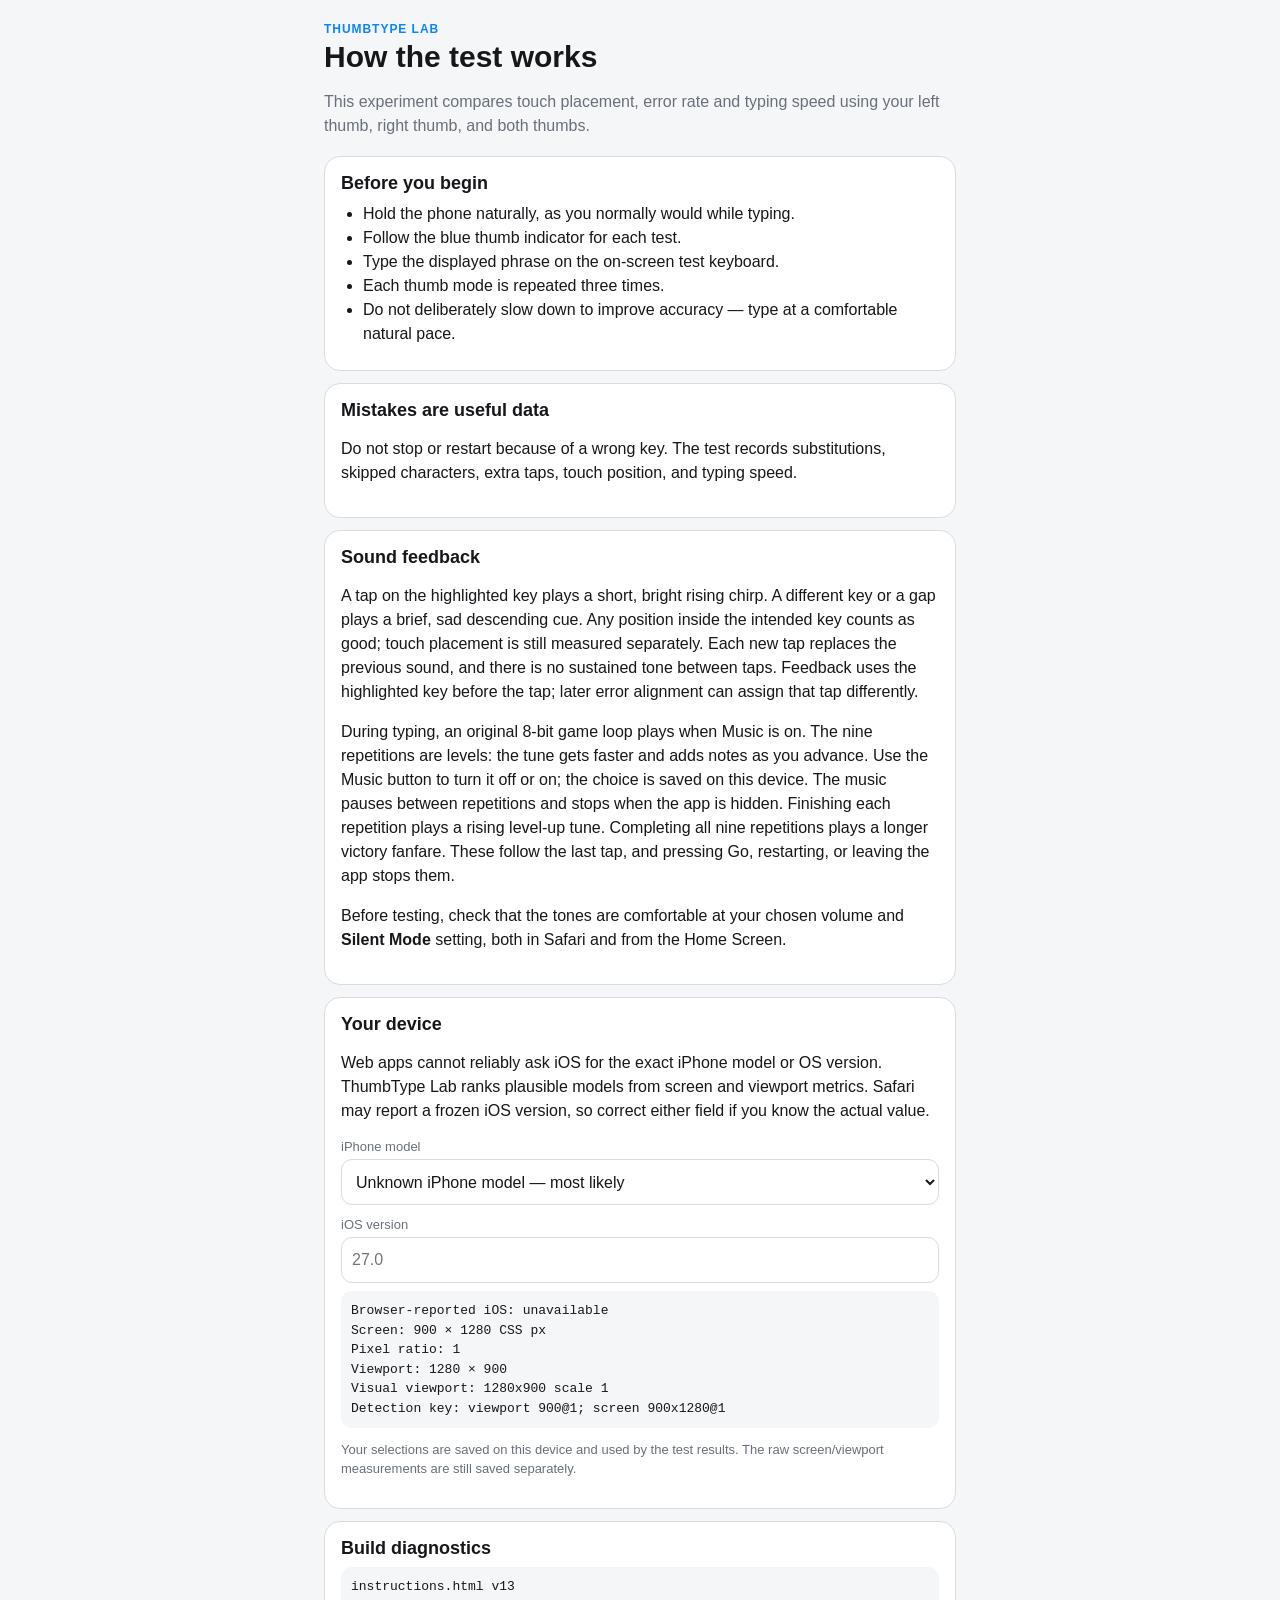
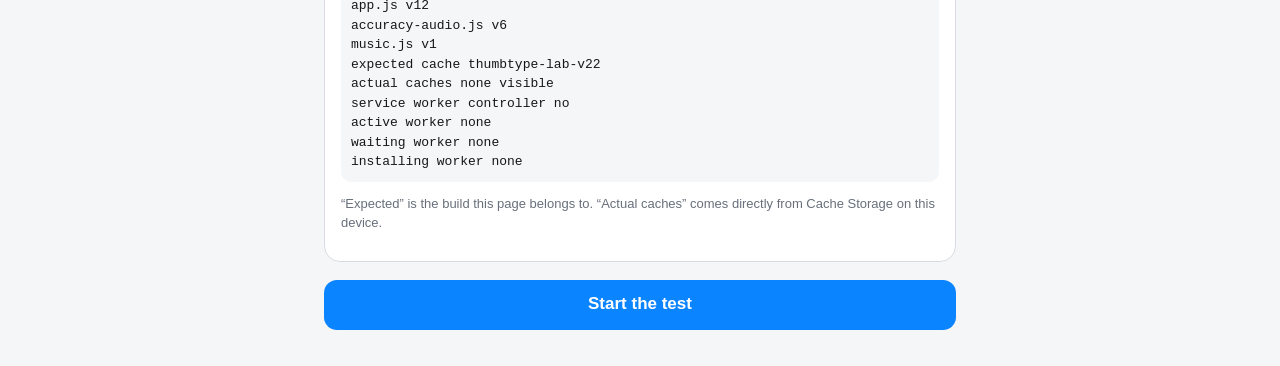
==== commit e277fdc9: "Add progressive 8-bit music with saved toggle" ====
--- a/instructions.html
+++ b/instructions.html
@@ -33,14 +33,14 @@
 <section class="hero"><div class="kicker">THUMBTYPE LAB</div><h1>How the test works</h1><p class="muted">This experiment compares touch placement, error rate and typing speed using your left thumb, right thumb, and both thumbs.</p></section>
 <section class="card"><h2>Before you begin</h2><ul class="steps"><li>Hold the phone naturally, as you normally would while typing.</li><li>Follow the blue thumb indicator for each test.</li><li>Type the displayed phrase on the on-screen test keyboard.</li><li>Each thumb mode is repeated three times.</li><li>Do not deliberately slow down to improve accuracy — type at a comfortable natural pace.</li></ul></section>
 <section class="card"><h2>Mistakes are useful data</h2><p>Do not stop or restart because of a wrong key. The test records substitutions, skipped characters, extra taps, touch position, and typing speed.</p></section>
-<section class="card"><h2>Sound feedback</h2><p>A tap on the highlighted key plays a short, bright rising chirp. A different key or a gap plays a brief, sad descending cue. Any position inside the intended key counts as good; touch placement is still measured separately. Each new tap replaces the previous sound, and there is no sustained tone between taps. Feedback uses the highlighted key before the tap; later error alignment can assign that tap differently.</p><p>Finishing each repetition plays a rising level-up tune. Completing all nine repetitions plays a longer victory fanfare. These follow the last tap, and pressing Go, restarting, or leaving the app stops them.</p><p>Before testing, check that the tones are comfortable at your chosen volume and <strong>Silent Mode</strong> setting, both in Safari and from the Home Screen.</p></section>
+<section class="card"><h2>Sound feedback</h2><p>A tap on the highlighted key plays a short, bright rising chirp. A different key or a gap plays a brief, sad descending cue. Any position inside the intended key counts as good; touch placement is still measured separately. Each new tap replaces the previous sound, and there is no sustained tone between taps. Feedback uses the highlighted key before the tap; later error alignment can assign that tap differently.</p><p>During typing, an original 8-bit game loop plays when Music is on. The nine repetitions are levels: the tune gets faster and adds notes as you advance. Use the Music button to turn it off or on; the choice is saved on this device. The music pauses between repetitions and stops when the app is hidden. Finishing each repetition plays a rising level-up tune. Completing all nine repetitions plays a longer victory fanfare. These follow the last tap, and pressing Go, restarting, or leaving the app stops them.</p><p>Before testing, check that the tones are comfortable at your chosen volume and <strong>Silent Mode</strong> setting, both in Safari and from the Home Screen.</p></section>
 <section class="card"><h2>Your device</h2><p>Web apps cannot reliably ask iOS for the exact iPhone model or OS version. ThumbType Lab ranks plausible models from screen and viewport metrics. Safari may report a frozen iOS version, so correct either field if you know the actual value.</p><div class="field"><label for="modelSelect">iPhone model</label><select id="modelSelect"></select></div><div class="field"><label for="iosVersion">iOS version</label><input id="iosVersion" inputmode="decimal" placeholder="27.0"></div><div id="deviceMetrics" class="metric"></div><p class="small muted">Your selections are saved on this device and used by the test results. The raw screen/viewport measurements are still saved separately.</p></section>
 <section class="card"><h2>Build diagnostics</h2><div id="buildInfo" class="metric">Checking live cache…</div><p class="small muted">“Expected” is the build this page belongs to. “Actual caches” comes directly from Cache Storage on this device.</p></section>
 <a class="btn" href="./">Start the test</a>
 </main>
 <script>
 (async()=>{
- const BUILD={instructions:'v12',app:'v11',deviceDetect:'v4',preferences:'v2',accuracyAudio:'v6',styles:'v5',expectedCache:'thumbtype-lab-v21'};
+ const BUILD={instructions:'v13',app:'v12',deviceDetect:'v4',preferences:'v2',accuracyAudio:'v6',music:'v1',styles:'v5',expectedCache:'thumbtype-lab-v22'};
  const HW_KEY='thumbtype.hardwareModel',OS_KEY='thumbtype.osVersion';
  const sw=Math.min(screen.width,screen.height),sh=Math.max(screen.width,screen.height),dpr=devicePixelRatio||1;
  const vv=window.visualViewport;
@@ -87,7 +87,7 @@
  let cacheNames=[];try{cacheNames=await caches.keys()}catch{}
  let reg=null;try{reg=await navigator.serviceWorker?.getRegistration();if(reg)await reg.update()}catch{}
  const controller=navigator.serviceWorker?.controller;
- document.querySelector('#buildInfo').textContent=`instructions.html ${BUILD.instructions}\napp.js ${BUILD.app}\naccuracy-audio.js ${BUILD.accuracyAudio}\nexpected cache ${BUILD.expectedCache}\nactual caches ${cacheNames.length?cacheNames.join(', '):'none visible'}\nservice worker controller ${controller?'yes':'no'}\nactive worker ${reg?.active?.state||'none'}\nwaiting worker ${reg?.waiting?.state||'none'}\ninstalling worker ${reg?.installing?.state||'none'}`;
+ document.querySelector('#buildInfo').textContent=`instructions.html ${BUILD.instructions}\napp.js ${BUILD.app}\naccuracy-audio.js ${BUILD.accuracyAudio}\nmusic.js ${BUILD.music}\nexpected cache ${BUILD.expectedCache}\nactual caches ${cacheNames.length?cacheNames.join(', '):'none visible'}\nservice worker controller ${controller?'yes':'no'}\nactive worker ${reg?.active?.state||'none'}\nwaiting worker ${reg?.waiting?.state||'none'}\ninstalling worker ${reg?.installing?.state||'none'}`;
 })();
 </script>
 </body>
